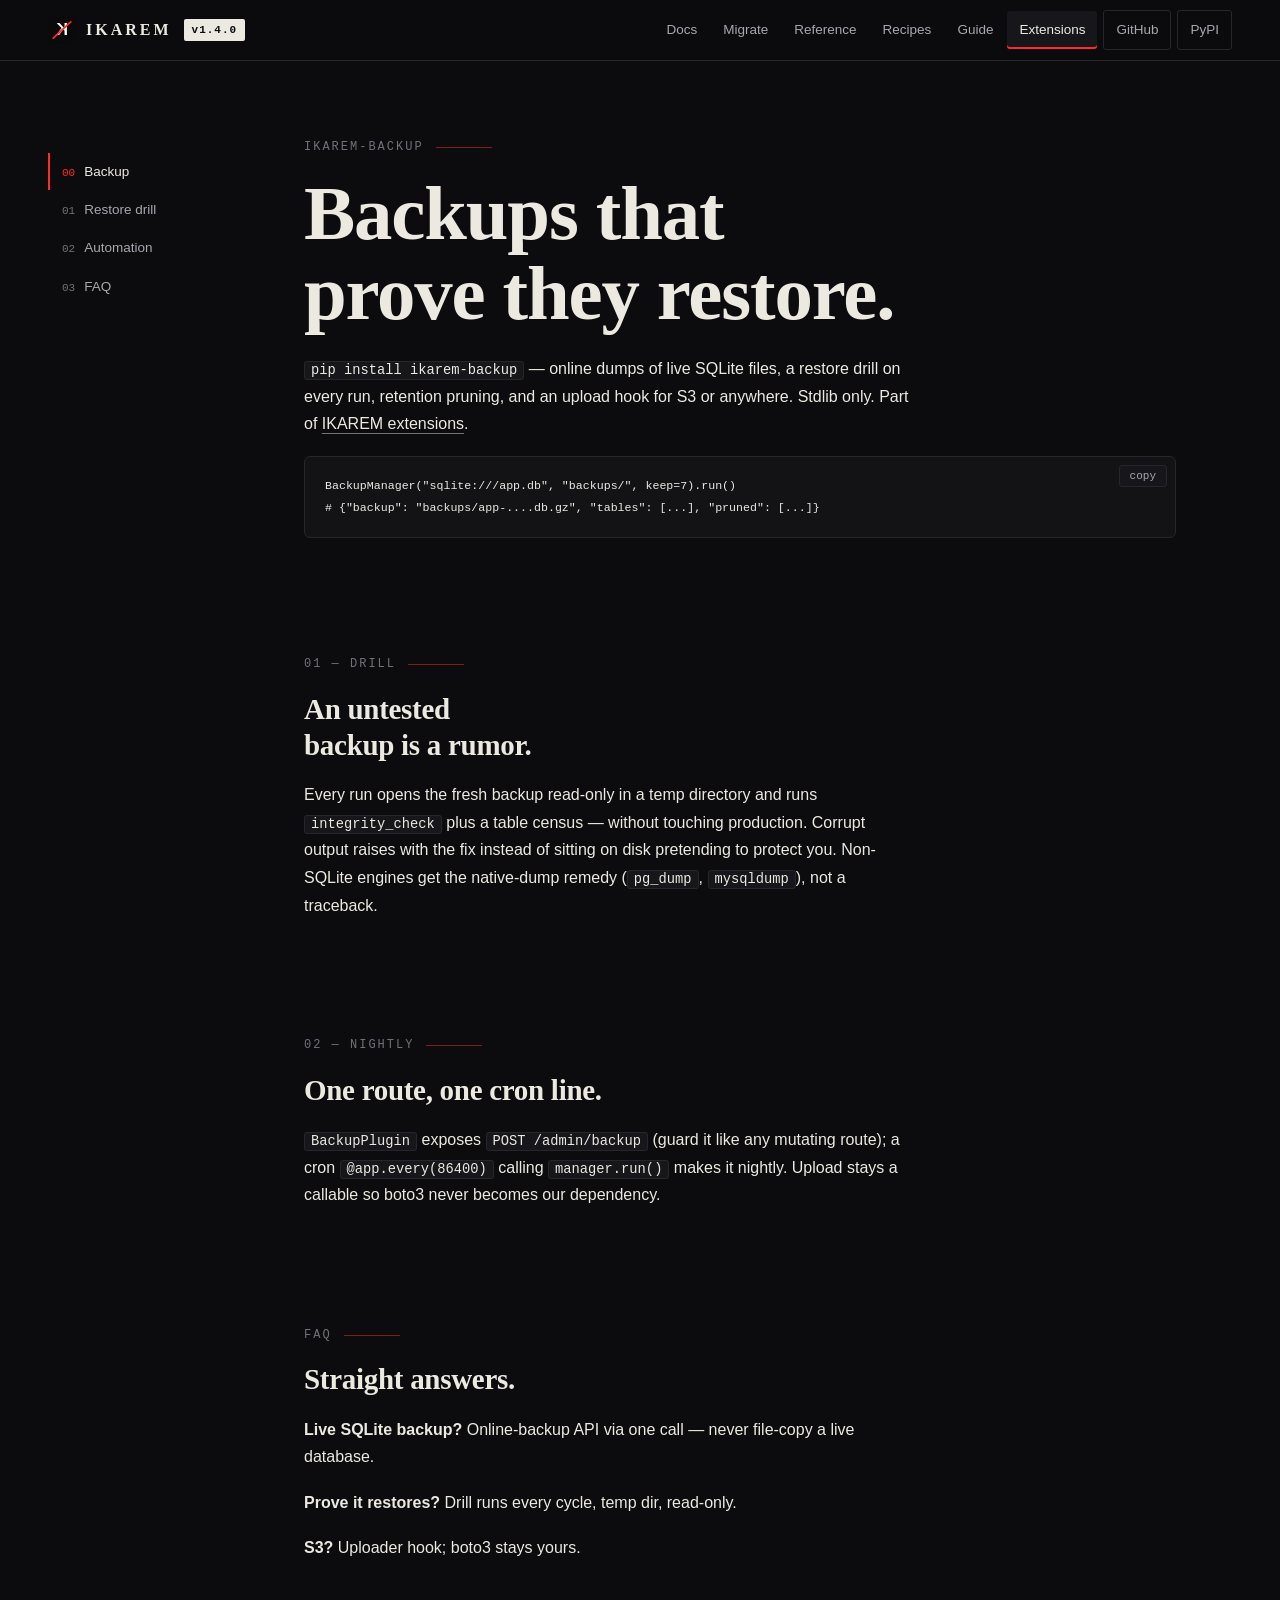
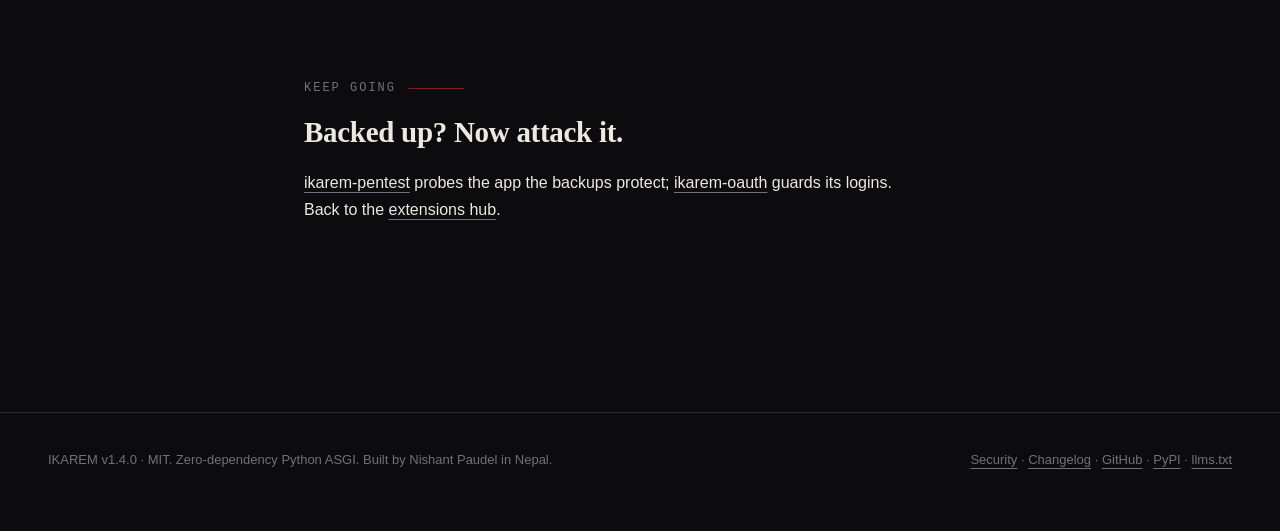
==== site/ext-backup.html @ 5071316a "feat: ikarem-backup (online dumps, restore drills, retention, seo page, 9 tests)" ====
<!doctype html>
<html lang="en">
<head>
<meta charset="utf-8">
<meta name="author" content="Nishant Paudel">
<meta name="viewport" content="width=device-width, initial-scale=1">
<title>ikarem-backup — SQLite Backups for Python APIs (Restore Drills, Retention)</title>
<meta name="description" content="ikarem-backup dumps live SQLite databases safely (online backup API, not file copy), proves every backup restores, prunes retention, and uploads anywhere via a hook. Stdlib only. pip install ikarem-backup.">
<meta name="keywords" content="sqlite backup python, database backup automation, restore drill, backup retention python, sqlite online backup, disaster recovery python api">
<meta name="theme-color" content="#0a0a0b">
<meta property="og:type" content="article">
<meta property="og:site_name" content="IKAREM">
<meta property="og:url" content="https://ikarem.vercel.app/extensions/backup">
<meta property="og:title" content="ikarem-backup — backups that prove they restore">
<meta property="og:description" content="Online SQLite dumps, integrity drills, retention, pluggable upload. Stdlib only.">
<meta property="og:image" content="https://ikarem.vercel.app/og.png">
<meta name="twitter:card" content="summary_large_image">
<meta name="twitter:title" content="ikarem-backup — SQLite Backups for Python APIs">
<meta name="twitter:image" content="https://ikarem.vercel.app/og.png">
<meta name="twitter:description" content="Dumps, drills, retention, upload hooks. A backup nobody tested is a rumor.">
<script type="application/ld+json">
{"@context": "https://schema.org", "@type": "SoftwareApplication",
 "name": "ikarem-backup", "applicationCategory": "DeveloperApplication",
 "operatingSystem": "Any (Python >= 3.10)", "programmingLanguage": "Python",
 "softwareVersion": "0.1.0", "license": "https://github.com/nishantXnova/IKAREM/blob/main/LICENSE",
 "offers": {"@type": "Offer", "price": "0"},
 "codeRepository": "https://github.com/nishantXnova/IKAREM/tree/main/extensions/ikarem-backup",
 "description": "SQLite backups for Python APIs: online dumps, restore drills, retention pruning, pluggable upload. Stdlib only.",
 "author": {"@type": "Person", "name": "Nishant Paudel", "homeLocation": {"@type": "Place", "name": "Nepal"}}}
</script>
<script type="application/ld+json">
{"@context": "https://schema.org", "@type": "FAQPage",
 "mainEntity": [
  {"@type": "Question", "name": "How do I back up a live SQLite database in Python?", "acceptedAnswer": {"@type": "Answer", "text": "Use the sqlite3 online-backup API, never file copy (copies of live files corrupt). ikarem-backup wraps it: BackupManager(url, dir).run() dumps, drills, prunes, and optionally uploads in one call."}},
  {"@type": "Question", "name": "How do I know my backups restore?", "acceptedAnswer": {"@type": "Answer", "text": "Every ikarem-backup run opens the fresh backup read-only in a temp dir and runs integrity_check plus a table census. A backup that fails the drill raises instead of sitting silently corrupt."}},
  {"@type": "Question", "name": "Can it upload to S3?", "acceptedAnswer": {"@type": "Answer", "text": "Yes via a callable hook: run(uploader=lambda p: s3.upload_file(...)). boto3 stays your dependency — the package itself is stdlib only."}}
 ]}
</script>
<link rel="icon" href="../assets/ikarem-icon.svg" type="image/svg+xml">
<link rel="stylesheet" href="style.css">
<link rel="canonical" href="https://ikarem.vercel.app/extensions/backup">
</head>
<body>
<header class="topbar">
<div class="topbar-inner">
  <a class="brand" href="index.html"><img src="../assets/ikarem-icon.svg" alt="IKAREM"><b>IKAREM</b></a>
  <span class="ver">v1.4.0</span>
  <nav>
<a href="index.html">Docs</a>
<a href="migrate.html">Migrate</a>
<a href="reference.html">Reference</a>
<a href="recipes.html">Recipes</a>
<a href="guide.html">Guide</a>
<a href="extensions.html" class="on">Extensions</a>
    <a href="https://github.com/nishantXnova/IKAREM" class="ext">GitHub</a>
    <a href="https://pypi.org/project/ikarem/" class="ext">PyPI</a>
  </nav>
</div>
</header>

<div class="wrap">
<aside class="side"><ol>
  <li><a href="#top" class="on"><span class="n">00</span>Backup</a></li>
  <li><a href="#drill"><span class="n">01</span>Restore drill</a></li>
  <li><a href="#auto"><span class="n">02</span>Automation</a></li>
  <li><a href="#faq"><span class="n">03</span>FAQ</a></li>
</ol></aside>

<main>
<section id="top">
  <p class="secnum">IKAREM-BACKUP</p>
  <h1>Backups that prove they restore.</h1>
  <p><code>pip install ikarem-backup</code> — online dumps of live SQLite
  files, a restore drill on every run, retention pruning, and an upload
  hook for S3 or anywhere. Stdlib only. Part of
  <a href="extensions.html">IKAREM extensions</a>.</p>
  <pre><code>BackupManager("sqlite:///app.db", "backups/", keep=7).run()
# {"backup": "backups/app-....db.gz", "tables": [...], "pruned": [...]}</code></pre>
</section>

<section id="drill">
  <p class="secnum">01 — DRILL</p>
  <h2>An untested backup is a rumor.</h2>
  <p>Every run opens the fresh backup read-only in a temp directory and
  runs <code>integrity_check</code> plus a table census — without touching
  production. Corrupt output raises with the fix instead of sitting on
  disk pretending to protect you. Non-SQLite engines get the native-dump
  remedy (<code>pg_dump</code>, <code>mysqldump</code>), not a traceback.</p>
</section>

<section id="auto">
  <p class="secnum">02 — NIGHTLY</p>
  <h2>One route, one cron line.</h2>
  <p><code>BackupPlugin</code> exposes <code>POST /admin/backup</code>
  (guard it like any mutating route); a cron
  <code>@app.every(86400)</code> calling <code>manager.run()</code> makes
  it nightly. Upload stays a callable so boto3 never becomes our
  dependency.</p>
</section>

<section id="faq">
  <p class="secnum">FAQ</p>
  <h2>Straight answers.</h2>
  <p><b>Live SQLite backup?</b> Online-backup API via one call — never
  file-copy a live database.</p>
  <p><b>Prove it restores?</b> Drill runs every cycle, temp dir, read-only.</p>
  <p><b>S3?</b> Uploader hook; boto3 stays yours.</p>
</section>

<section id="next">
  <p class="secnum">KEEP GOING</p>
  <h2>Backed up? Now attack it.</h2>
  <p><a href="ext-pentest.html">ikarem-pentest</a> probes the app the
  backups protect; <a href="ext-oauth.html">ikarem-oauth</a> guards its
  logins. Back to the <a href="extensions.html">extensions hub</a>.</p>
</section>
</main>
</div>

<footer><div class="wrap">
  <span>IKAREM v1.4.0 · MIT. Zero-dependency Python ASGI. Built by Nishant Paudel in Nepal.</span>
  <span style="margin-left:auto"><a href="https://github.com/nishantXnova/IKAREM/blob/main/SECURITY.md">Security</a> · <a href="https://github.com/nishantXnova/IKAREM/blob/main/CHANGELOG.md">Changelog</a> · <a href="https://github.com/nishantXnova/IKAREM">GitHub</a> · <a href="https://pypi.org/project/ikarem/">PyPI</a> · <a href="https://ikarem.vercel.app/llms.txt">llms.txt</a></span>
</div></footer>
<script src="script.js" defer></script>
</body>
</html>
---- site/style.css ----
/* IKAREM docs — one grid, print hierarchy. Serif display, sans body, mono code.
   Grid: 1240px container, 28px gutters. Topbar, sidebar, content, footer
   all share the same left/right edges. One spacing scale throughout. */
:root {
  --max: 1240px;
  --pad: 28px;
  --topbar-h: 60px;
  --side-w: 248px;
  --measure: 68ch;
  --bg: #0c0c0e;
  --bg2: #131316;
  --panel: #17171b;
  --line: #26262c;
  --ink: #ece9e1;
  --mut: #a7a7b0;
  --dim: #71717c;
  --red: #ff2b2b;
  --red-deep: #c81e1e;
  --green: #3ddc84;
  --serif: "Iowan Old Style", "Palatino Linotype", Palatino, Charter, Georgia, serif;
  --sans: -apple-system, BlinkMacSystemFont, "Segoe UI", Roboto, "Helvetica Neue", Arial, sans-serif;
  --mono: ui-monospace, "SF Mono", SFMono-Regular, Menlo, Consolas, "Liberation Mono", monospace;
}
* { box-sizing: border-box; }
html { scroll-behavior: smooth; color-scheme: dark; }
.side, pre, table, .topbar-inner { scrollbar-width: thin; scrollbar-color: var(--line) transparent; }
.side::-webkit-scrollbar, pre::-webkit-scrollbar, table::-webkit-scrollbar, .topbar-inner::-webkit-scrollbar { width: 10px; height: 10px; }
.side::-webkit-scrollbar-thumb, pre::-webkit-scrollbar-thumb, table::-webkit-scrollbar-thumb, .topbar-inner::-webkit-scrollbar-thumb { background: var(--line); border-radius: 5px; border: 2px solid var(--bg); }
.side::-webkit-scrollbar-track, pre::-webkit-scrollbar-track, table::-webkit-scrollbar-track, .topbar-inner::-webkit-scrollbar-track { background: transparent; }
body {
  margin: 0;
  background: var(--bg);
  color: var(--ink);
  font-family: var(--sans);
  font-size: 16px;
  line-height: 1.72;
  -webkit-font-smoothing: antialiased;
}
::selection { background: var(--red); color: #fff; }
a { color: var(--ink); text-decoration: underline; text-decoration-color: var(--dim); text-underline-offset: 4px; text-decoration-thickness: 1px; }
a:hover { color: var(--red); text-decoration-color: var(--red); }
:focus-visible { outline: 2px solid var(--red); outline-offset: 2px; }

/* ---- topbar: same grid as the page ---- */
.topbar {
  position: sticky; top: 0; z-index: 50;
  background: rgba(12, 12, 14, 0.9);
  -webkit-backdrop-filter: blur(12px);
  backdrop-filter: blur(12px);
  border-bottom: 1px solid var(--line);
}
.topbar-inner {
  max-width: var(--max); margin: 0 auto; padding: 0 var(--pad);
  min-height: var(--topbar-h);
  display: flex; align-items: center; gap: 12px;
}
.brand { display: flex; align-items: center; gap: 10px; text-decoration: none; flex: none; }
.brand img { width: 28px; height: 28px; display: block; }
.brand b { font-family: var(--serif); font-size: 16px; letter-spacing: 3px; font-weight: 700; }
.ver {
  font-family: var(--mono); font-size: 11px; color: var(--bg); background: var(--ink);
  padding: 2px 8px; font-weight: 700; letter-spacing: 1px; text-decoration: none;
  border-radius: 2px; flex: none;
}
.topbar nav { margin-left: auto; display: flex; gap: 2px; align-items: center; flex: none; }
.topbar nav a { text-decoration: none; padding: 7px 12px; font-size: 13.5px; color: var(--mut); border-radius: 3px; white-space: nowrap; }
.topbar nav a:hover { color: var(--ink); background: var(--panel); }
.topbar nav a.on { color: var(--ink); background: var(--panel); box-shadow: inset 0 -2px 0 var(--red); }
.topbar nav a.ext { border: 1px solid var(--line); margin-left: 4px; }
#navtoggle { display: none; }

/* ---- page grid: sidebar and content share a baseline ---- */
.wrap { display: flex; max-width: var(--max); margin: 0 auto; padding: 0 var(--pad); align-items: flex-start; gap: 0; }
.side {
  position: sticky; top: calc(var(--topbar-h) + 16px);
  width: var(--side-w); flex: none;
  padding-top: 76px; padding-bottom: 60px; padding-right: 24px;
  font-size: 13.5px;
  max-height: calc(100vh - var(--topbar-h) - 16px);
  overflow-y: auto;
}
.side ol { list-style: none; margin: 0; padding: 0; }
.side li { margin: 1px 0; }
.side a {
  display: flex; align-items: baseline; gap: 9px; padding: 7px 12px;
  color: var(--mut); text-decoration: none;
  border-left: 2px solid transparent; border-radius: 0 3px 3px 0;
}
.side a:hover { color: var(--ink); }
.side a.on { color: var(--ink); border-left-color: var(--red); }
.side .n { font-family: var(--mono); font-size: 11px; color: var(--dim); flex: none; }
.side a.on .n { color: var(--red); }
.side li.partlabel { padding: 18px 12px 5px; font-family: var(--mono); font-size: 10.5px; letter-spacing: 1.5px; text-transform: uppercase; color: var(--dim); }
section.partdiv { border-top: 1px solid var(--line); padding-top: 44px; margin-bottom: 76px; }
section.partdiv h2 { font-size: 34px; }
main { flex: 1; min-width: 0; max-width: 880px; padding-top: 76px; padding-bottom: 170px; }
section { margin: 0 0 116px; scroll-margin-top: calc(var(--topbar-h) + 16px); }
section:last-child { margin-bottom: 0; }
main p, main ul, main ol { max-width: var(--measure); }
.secnum {
  display: flex; align-items: center; gap: 12px;
  color: var(--dim); font-family: var(--mono); font-size: 12px; letter-spacing: 2px;
  margin: 0 0 16px;
}
.secnum::after { content: ""; width: 56px; border-top: 1px solid var(--red); opacity: 0.5; }
h1 {
  font-family: var(--serif); font-weight: 700;
  font-size: clamp(44px, 6vw, 84px); line-height: 1.05;
  letter-spacing: -0.015em; margin: 0 0 20px;
  text-wrap: balance; max-width: 16ch;
}
h2 {
  font-family: var(--serif); font-weight: 700;
  font-size: 29px; line-height: 1.25; letter-spacing: -0.01em;
  margin: 0 0 18px; text-wrap: balance; max-width: 26ch;
}
h2.sub { font-family: var(--sans); font-size: 15px; font-weight: 700; letter-spacing: 0; margin: 32px 0 8px; max-width: none; }
h3 { font-size: 16px; margin: 26px 0 8px; }
p { margin: 0 0 18px; }
main ul, main ol { padding-left: 24px; }
main li { margin-bottom: 8px; }
.mut { color: var(--mut); }
.small { font-size: 13.5px; }

/* ---- hero: eyebrow, headline, lede, art, actions, proof ---- */
.hero { border-bottom: 1px solid var(--line); padding-bottom: 68px; }
.hero .kicker {
  display: flex; align-items: center; gap: 12px;
  color: var(--red); font-family: var(--mono); font-size: 12px; letter-spacing: 2.5px;
  margin: 0 0 20px;
}
.hero .kicker::after { content: ""; width: 72px; border-top: 1px solid var(--red); opacity: 0.55; }
.lede { font-family: var(--serif); font-size: 21px; line-height: 1.55; max-width: 34em; margin: 0 0 20px; }
.heroimg { border: 1px solid var(--line); border-radius: 6px; background: var(--bg2); margin: 38px 0 10px; overflow: hidden; max-width: 640px; }
.heroimg svg { display: block; width: 100%; height: auto; }
.artcap { font-size: 12.5px; color: var(--dim); max-width: 640px; margin: 0 0 6px; }
.artcap a { color: var(--dim); }
.btnrow { display: flex; gap: 10px; flex-wrap: wrap; margin: 30px 0 6px; }
.btn {
  display: inline-block; padding: 12px 22px; font-size: 14px; font-weight: 650;
  border: 1px solid var(--line); text-decoration: none; color: var(--ink); background: transparent;
  border-radius: 4px;
}
.btn:hover { border-color: var(--red); color: var(--ink); }
.btn.pri { background: var(--red); border-color: var(--red); color: #fff; }
.btn.pri:hover { background: var(--red-deep); border-color: var(--red-deep); color: #fff; }
.btn.pri::after { content: " \2192"; }

/* ---- stats band: one row, shared dividers, tabular numerals ---- */
.stats { display: grid; grid-template-columns: repeat(4, 1fr); gap: 24px; border-top: 1px solid var(--line); margin: 44px 0 6px; padding-top: 26px; }
.stat { padding: 0; }
.stat b { display: block; font-family: var(--serif); font-size: 30px; font-weight: 700; line-height: 1.15; font-variant-numeric: tabular-nums; }
.stat b.g { color: var(--green); }
.stat span { display: block; margin-top: 2px; font-family: var(--mono); font-size: 11px; letter-spacing: 1.5px; text-transform: uppercase; color: var(--mut); }

/* ---- code ---- */
pre {
  position: relative;
  background: var(--bg2); border: 1px solid var(--line); border-radius: 6px;
  padding: 18px 20px; overflow-x: auto;
  font-family: var(--mono); font-size: 13.5px; line-height: 1.65; margin: 0 0 24px;
  max-width: 100%;
}
pre code { background: none; border: 0; padding: 0; }
code { font-family: var(--mono); font-size: 0.86em; }
p code, li code, td code { background: var(--panel); border: 1px solid var(--line); border-radius: 3px; padding: 1px 6px; white-space: nowrap; }
.tok-k { color: var(--red); }
.tok-s { color: var(--green); }
.tok-c { color: var(--dim); }
.copy {
  position: absolute; top: 8px; right: 8px;
  background: var(--panel); border: 1px solid var(--line); color: var(--mut);
  font-family: var(--mono); font-size: 11px; padding: 4px 10px; cursor: pointer;
  border-radius: 3px;
}
.copy:hover { color: var(--ink); border-color: var(--red); }

/* ---- tables: header row, calm dividers, aligned columns ---- */
table { width: 100%; max-width: 100%; border-collapse: collapse; margin: 0 0 26px; font-size: 14px; }
thead th, th {
  text-align: left; font-family: var(--mono); font-size: 11px; letter-spacing: 2px;
  color: var(--mut); font-weight: 700; text-transform: uppercase;
  background: var(--panel); border-bottom: 1px solid var(--line); padding: 11px 14px;
}
td { border-bottom: 1px solid var(--line); padding: 13px 16px; vertical-align: top; }
tr:last-child td { border-bottom: 0; }
tbody tr:hover td { background: var(--panel); }

/* ---- callouts ---- */
.note { border: 1px solid var(--line); border-left: 2px solid var(--red); border-radius: 0 6px 6px 0; background: var(--bg2); padding: 16px 20px; margin: 0 0 24px; font-size: 14px; max-width: var(--measure); }
.note b { color: var(--red); }

/* ---- footer: same grid, two aligned groups ---- */
footer { border-top: 1px solid var(--line); padding: 36px 0 60px; color: var(--dim); font-size: 13px; }
footer .wrap { display: flex; gap: 24px; align-items: baseline; }
footer .wrap > span:last-child { margin-left: auto; text-align: right; }
footer a { color: var(--dim); }

@media (max-width: 900px) {
  :root { --pad: 20px; }
  body { font-size: 15px; }
  .topbar-inner { overflow-x: auto; scrollbar-width: none; }
  .topbar-inner::-webkit-scrollbar { display: none; }
  .topbar nav { margin-left: 0; }
  .wrap { flex-direction: column; align-items: stretch; }
  footer .wrap { flex-direction: row; flex-wrap: wrap; row-gap: 8px; }
  footer .wrap > span:last-child { margin-left: 0; text-align: left; }
  .side { position: static; width: auto; max-height: none; padding: 20px 0 0; }
  .side ol { display: flex; flex-wrap: wrap; gap: 6px; }
  .side a { border: 1px solid var(--line); border-radius: 4px; }
  .side a.on { border-color: var(--red); }
  main { padding-top: 36px; padding-bottom: 90px; }
  .stats { grid-template-columns: 1fr 1fr; gap: 20px 24px; }
  .lede { font-size: 19px; }
  table { display: block; overflow-x: auto; border-radius: 6px; }
  h1 { font-size: clamp(40px, 11vw, 56px); }
}
@media (min-width: 901px) {
  .side { padding-right: 32px; }
  main { padding-left: 8px; }
}

@media (prefers-reduced-motion: reduce) {
  html { scroll-behavior: auto; }
}

@media print {
  .topbar, .side, .copy, footer .wrap > span:last-child, .btnrow { display: none; }
  body { background: #fff; color: #161616; font-size: 11pt; line-height: 1.6; }
  .wrap { display: block; max-width: 100%; padding: 0; }
  main { max-width: 100%; padding: 0; }
  h1, h2, h3, p, li, td, th, a, .lede, .mut { color: #161616; }
  a { text-decoration-color: #999; }
  .secnum, .hero .kicker { color: #666; }
  .secnum::after, .hero .kicker::after { border-color: #999; }
  .hero { border: 0; padding-bottom: 12px; }
  .artcap, .artcap a { color: #666; }
  pre {
    background: #f4f4f4; border: 1px solid #ddd; color: #161616;
    white-space: pre-wrap; word-break: break-word; break-inside: avoid;
  }
  p code, li code, td code { background: #efefef; border-color: #ddd; }
  .tok-k, .note b { color: #a00; }
  .tok-s, .stat b.g { color: #060; }
  .tok-c { color: #888; }
  .note { background: #fafafa; }
  table, th, td { border-color: #ddd; }
  th { background: #f4f4f4; color: #555; }
  tbody tr:hover td { background: none; }
  h1, h2, h3 { break-after: avoid; }
  section { margin-bottom: 32px; }
  footer { border-color: #ddd; color: #666; }
  footer a { color: #666; }
}
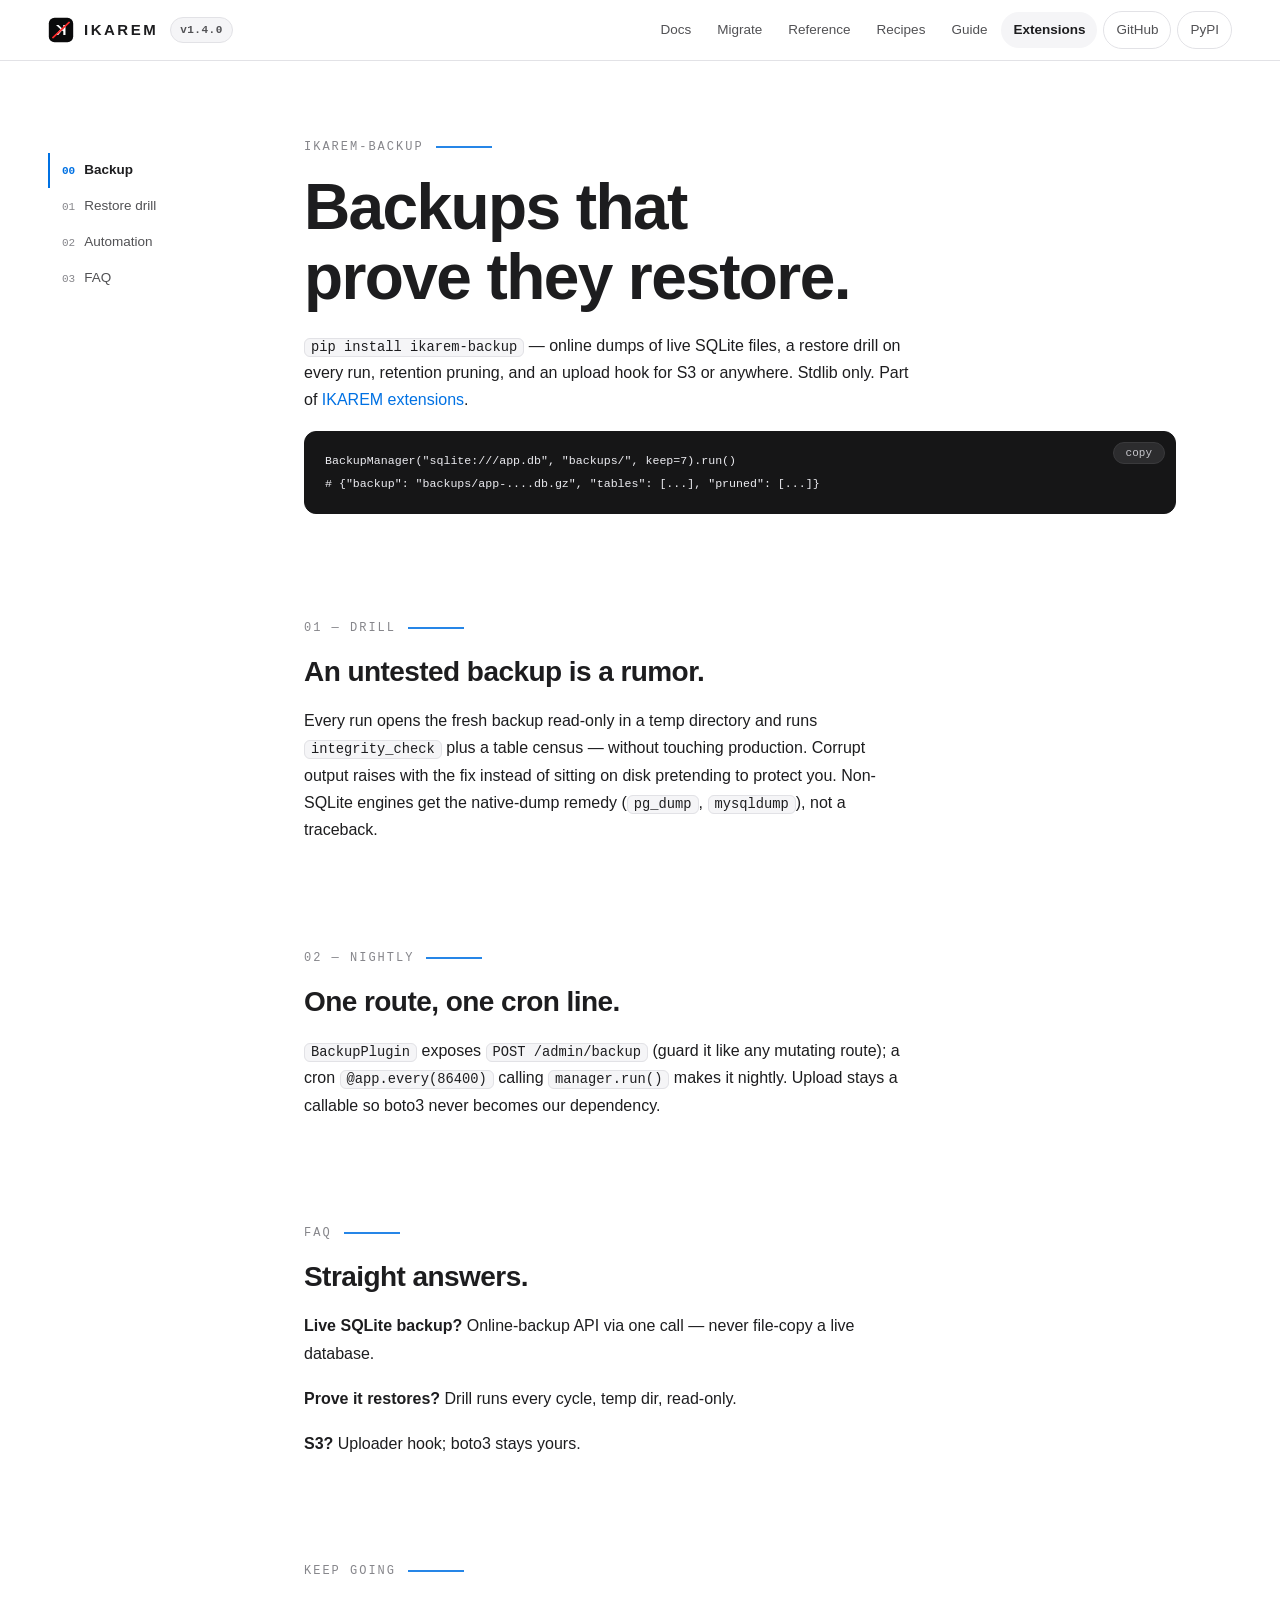
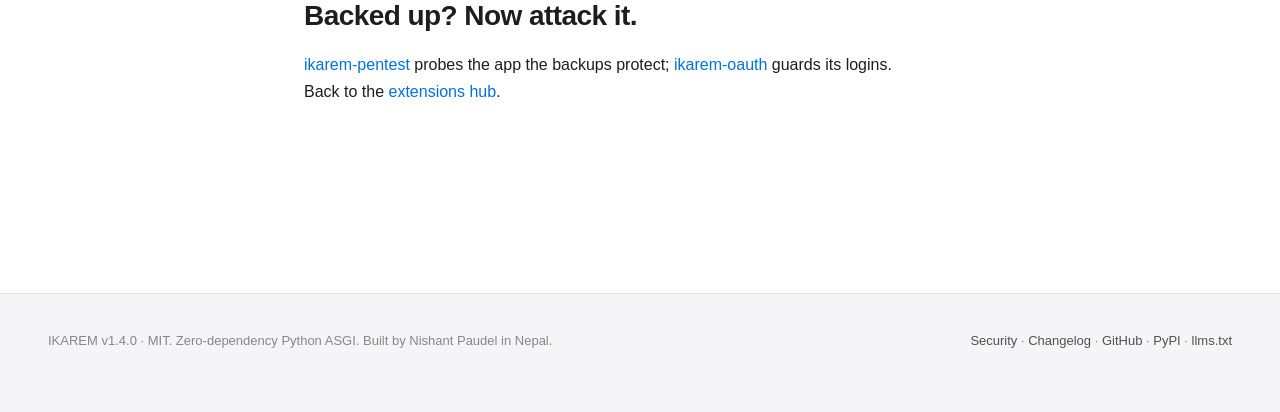
==== commit 8f2aa954: "feat: light premium site theme (apple-docs restraint, dark code, verified computed styles)" ====
--- a/site/ext-backup.html
+++ b/site/ext-backup.html
@@ -7,7 +7,7 @@
 <title>ikarem-backup — SQLite Backups for Python APIs (Restore Drills, Retention)</title>
 <meta name="description" content="ikarem-backup dumps live SQLite databases safely (online backup API, not file copy), proves every backup restores, prunes retention, and uploads anywhere via a hook. Stdlib only. pip install ikarem-backup.">
 <meta name="keywords" content="sqlite backup python, database backup automation, restore drill, backup retention python, sqlite online backup, disaster recovery python api">
-<meta name="theme-color" content="#0a0a0b">
+<meta name="theme-color" content="#ffffff">
 <meta property="og:type" content="article">
 <meta property="og:site_name" content="IKAREM">
 <meta property="og:url" content="https://ikarem.vercel.app/extensions/backup">
--- a/site/style.css
+++ b/site/style.css
@@ -1,31 +1,31 @@
-/* IKAREM docs — one grid, print hierarchy. Serif display, sans body, mono code.
+/* IKAREM docs — light, precise, quiet. Apple-docs-grade restraint:
+   system sans, hairline rules, one blue, dark code blocks for contrast.
    Grid: 1240px container, 28px gutters. Topbar, sidebar, content, footer
-   all share the same left/right edges. One spacing scale throughout. */
+   share the same left/right edges. No gradients, no glow, no slop. */
 :root {
   --max: 1240px;
   --pad: 28px;
   --topbar-h: 60px;
   --side-w: 248px;
   --measure: 68ch;
-  --bg: #0c0c0e;
-  --bg2: #131316;
-  --panel: #17171b;
-  --line: #26262c;
-  --ink: #ece9e1;
-  --mut: #a7a7b0;
-  --dim: #71717c;
-  --red: #ff2b2b;
-  --red-deep: #c81e1e;
-  --green: #3ddc84;
-  --serif: "Iowan Old Style", "Palatino Linotype", Palatino, Charter, Georgia, serif;
-  --sans: -apple-system, BlinkMacSystemFont, "Segoe UI", Roboto, "Helvetica Neue", Arial, sans-serif;
+  --bg: #ffffff;
+  --bg2: #f5f5f7;
+  --panel: #f5f5f7;
+  --line: #e2e2e6;
+  --ink: #1d1d1f;
+  --mut: #515154;
+  --dim: #86868b;
+  --blue: #0071e3;
+  --blue-deep: #006edb;
+  --green: #1d8127;
+  --sans: -apple-system, BlinkMacSystemFont, "SF Pro Text", "Segoe UI", Roboto, "Helvetica Neue", Arial, sans-serif;
   --mono: ui-monospace, "SF Mono", SFMono-Regular, Menlo, Consolas, "Liberation Mono", monospace;
 }
 * { box-sizing: border-box; }
-html { scroll-behavior: smooth; color-scheme: dark; }
-.side, pre, table, .topbar-inner { scrollbar-width: thin; scrollbar-color: var(--line) transparent; }
+html { scroll-behavior: smooth; color-scheme: light; }
+.side, pre, table, .topbar-inner { scrollbar-width: thin; scrollbar-color: #c7c7cc transparent; }
 .side::-webkit-scrollbar, pre::-webkit-scrollbar, table::-webkit-scrollbar, .topbar-inner::-webkit-scrollbar { width: 10px; height: 10px; }
-.side::-webkit-scrollbar-thumb, pre::-webkit-scrollbar-thumb, table::-webkit-scrollbar-thumb, .topbar-inner::-webkit-scrollbar-thumb { background: var(--line); border-radius: 5px; border: 2px solid var(--bg); }
+.side::-webkit-scrollbar-thumb, pre::-webkit-scrollbar-thumb, table::-webkit-scrollbar-thumb, .topbar-inner::-webkit-scrollbar-thumb { background: #c7c7cc; border-radius: 5px; border: 2px solid var(--bg); }
 .side::-webkit-scrollbar-track, pre::-webkit-scrollbar-track, table::-webkit-scrollbar-track, .topbar-inner::-webkit-scrollbar-track { background: transparent; }
 body {
   margin: 0;
@@ -33,20 +33,22 @@
   color: var(--ink);
   font-family: var(--sans);
   font-size: 16px;
-  line-height: 1.72;
+  line-height: 1.7;
   -webkit-font-smoothing: antialiased;
-}
-::selection { background: var(--red); color: #fff; }
-a { color: var(--ink); text-decoration: underline; text-decoration-color: var(--dim); text-underline-offset: 4px; text-decoration-thickness: 1px; }
-a:hover { color: var(--red); text-decoration-color: var(--red); }
-:focus-visible { outline: 2px solid var(--red); outline-offset: 2px; }
+  text-rendering: optimizeLegibility;
+}
+::selection { background: var(--blue); color: #fff; }
+a { color: var(--blue); text-decoration: none; }
+a:hover { text-decoration: underline; text-underline-offset: 3px; }
+main p a, main li a, td a, footer a { color: var(--blue); }
+:focus-visible { outline: 2px solid var(--blue); outline-offset: 2px; border-radius: 4px; }
 
 /* ---- topbar: same grid as the page ---- */
 .topbar {
   position: sticky; top: 0; z-index: 50;
-  background: rgba(12, 12, 14, 0.9);
-  -webkit-backdrop-filter: blur(12px);
-  backdrop-filter: blur(12px);
+  background: rgba(255, 255, 255, 0.88);
+  -webkit-backdrop-filter: saturate(1.6) blur(16px);
+  backdrop-filter: saturate(1.6) blur(16px);
   border-bottom: 1px solid var(--line);
 }
 .topbar-inner {
@@ -54,18 +56,19 @@
   min-height: var(--topbar-h);
   display: flex; align-items: center; gap: 12px;
 }
-.brand { display: flex; align-items: center; gap: 10px; text-decoration: none; flex: none; }
-.brand img { width: 28px; height: 28px; display: block; }
-.brand b { font-family: var(--serif); font-size: 16px; letter-spacing: 3px; font-weight: 700; }
+.brand { display: flex; align-items: center; gap: 10px; text-decoration: none; flex: none; color: var(--ink); }
+.brand:hover { text-decoration: none; }
+.brand img { width: 26px; height: 26px; display: block; }
+.brand b { font-size: 15px; letter-spacing: 2.5px; font-weight: 700; }
 .ver {
-  font-family: var(--mono); font-size: 11px; color: var(--bg); background: var(--ink);
-  padding: 2px 8px; font-weight: 700; letter-spacing: 1px; text-decoration: none;
-  border-radius: 2px; flex: none;
+  font-family: var(--mono); font-size: 11px; color: var(--mut); background: var(--bg2);
+  padding: 3px 9px; font-weight: 600; letter-spacing: 0.5px; text-decoration: none;
+  border-radius: 980px; border: 1px solid var(--line); flex: none;
 }
 .topbar nav { margin-left: auto; display: flex; gap: 2px; align-items: center; flex: none; }
-.topbar nav a { text-decoration: none; padding: 7px 12px; font-size: 13.5px; color: var(--mut); border-radius: 3px; white-space: nowrap; }
-.topbar nav a:hover { color: var(--ink); background: var(--panel); }
-.topbar nav a.on { color: var(--ink); background: var(--panel); box-shadow: inset 0 -2px 0 var(--red); }
+.topbar nav a { text-decoration: none; padding: 7px 12px; font-size: 13.5px; font-weight: 500; color: var(--mut); border-radius: 980px; white-space: nowrap; }
+.topbar nav a:hover { color: var(--ink); background: var(--bg2); text-decoration: none; }
+.topbar nav a.on { color: var(--ink); font-weight: 600; background: var(--bg2); }
 .topbar nav a.ext { border: 1px solid var(--line); margin-left: 4px; }
 #navtoggle { display: none; }
 
@@ -82,19 +85,19 @@
 .side ol { list-style: none; margin: 0; padding: 0; }
 .side li { margin: 1px 0; }
 .side a {
-  display: flex; align-items: baseline; gap: 9px; padding: 7px 12px;
-  color: var(--mut); text-decoration: none;
-  border-left: 2px solid transparent; border-radius: 0 3px 3px 0;
-}
-.side a:hover { color: var(--ink); }
-.side a.on { color: var(--ink); border-left-color: var(--red); }
+  display: flex; align-items: baseline; gap: 9px; padding: 6px 12px;
+  color: var(--mut); text-decoration: none; font-weight: 500;
+  border-left: 2px solid transparent; border-radius: 0 6px 6px 0;
+}
+.side a:hover { color: var(--ink); text-decoration: none; }
+.side a.on { color: var(--ink); font-weight: 600; border-left-color: var(--blue); }
 .side .n { font-family: var(--mono); font-size: 11px; color: var(--dim); flex: none; }
-.side a.on .n { color: var(--red); }
+.side a.on .n { color: var(--blue); }
 .side li.partlabel { padding: 18px 12px 5px; font-family: var(--mono); font-size: 10.5px; letter-spacing: 1.5px; text-transform: uppercase; color: var(--dim); }
 section.partdiv { border-top: 1px solid var(--line); padding-top: 44px; margin-bottom: 76px; }
-section.partdiv h2 { font-size: 34px; }
+section.partdiv h2 { font-size: 32px; }
 main { flex: 1; min-width: 0; max-width: 880px; padding-top: 76px; padding-bottom: 170px; }
-section { margin: 0 0 116px; scroll-margin-top: calc(var(--topbar-h) + 16px); }
+section { margin: 0 0 104px; scroll-margin-top: calc(var(--topbar-h) + 16px); }
 section:last-child { margin-bottom: 0; }
 main p, main ul, main ol { max-width: var(--measure); }
 .secnum {
@@ -102,20 +105,20 @@
   color: var(--dim); font-family: var(--mono); font-size: 12px; letter-spacing: 2px;
   margin: 0 0 16px;
 }
-.secnum::after { content: ""; width: 56px; border-top: 1px solid var(--red); opacity: 0.5; }
+.secnum::after { content: ""; width: 56px; border-top: 2px solid var(--blue); opacity: 0.85; }
 h1 {
-  font-family: var(--serif); font-weight: 700;
-  font-size: clamp(44px, 6vw, 84px); line-height: 1.05;
-  letter-spacing: -0.015em; margin: 0 0 20px;
-  text-wrap: balance; max-width: 16ch;
+  font-weight: 700;
+  font-size: clamp(40px, 5vw, 64px); line-height: 1.08;
+  letter-spacing: -0.025em; margin: 0 0 20px;
+  text-wrap: balance; max-width: 18ch;
 }
 h2 {
-  font-family: var(--serif); font-weight: 700;
-  font-size: 29px; line-height: 1.25; letter-spacing: -0.01em;
-  margin: 0 0 18px; text-wrap: balance; max-width: 26ch;
-}
-h2.sub { font-family: var(--sans); font-size: 15px; font-weight: 700; letter-spacing: 0; margin: 32px 0 8px; max-width: none; }
-h3 { font-size: 16px; margin: 26px 0 8px; }
+  font-weight: 700;
+  font-size: 28px; line-height: 1.25; letter-spacing: -0.02em;
+  margin: 0 0 18px; text-wrap: balance; max-width: 28ch;
+}
+h2.sub { font-size: 15px; font-weight: 700; letter-spacing: 0; margin: 32px 0 8px; max-width: none; }
+h3 { font-size: 16px; margin: 26px 0 8px; letter-spacing: -0.01em; }
 p { margin: 0 0 18px; }
 main ul, main ol { padding-left: 24px; }
 main li { margin-bottom: 8px; }
@@ -123,78 +126,78 @@
 .small { font-size: 13.5px; }
 
 /* ---- hero: eyebrow, headline, lede, art, actions, proof ---- */
-.hero { border-bottom: 1px solid var(--line); padding-bottom: 68px; }
+.hero { border-bottom: 1px solid var(--line); padding-bottom: 64px; }
 .hero .kicker {
   display: flex; align-items: center; gap: 12px;
-  color: var(--red); font-family: var(--mono); font-size: 12px; letter-spacing: 2.5px;
+  color: var(--blue); font-family: var(--mono); font-size: 12px; font-weight: 600; letter-spacing: 2.5px;
   margin: 0 0 20px;
 }
-.hero .kicker::after { content: ""; width: 72px; border-top: 1px solid var(--red); opacity: 0.55; }
-.lede { font-family: var(--serif); font-size: 21px; line-height: 1.55; max-width: 34em; margin: 0 0 20px; }
-.heroimg { border: 1px solid var(--line); border-radius: 6px; background: var(--bg2); margin: 38px 0 10px; overflow: hidden; max-width: 640px; }
+.hero .kicker::after { content: ""; width: 72px; border-top: 2px solid var(--blue); opacity: 0.85; }
+.lede { font-size: 21px; line-height: 1.55; letter-spacing: -0.01em; color: var(--mut); max-width: 34em; margin: 0 0 20px; }
+.heroimg { border: 1px solid var(--line); border-radius: 12px; background: var(--bg2); margin: 38px 0 10px; overflow: hidden; max-width: 640px; }
 .heroimg svg { display: block; width: 100%; height: auto; }
 .artcap { font-size: 12.5px; color: var(--dim); max-width: 640px; margin: 0 0 6px; }
 .artcap a { color: var(--dim); }
 .btnrow { display: flex; gap: 10px; flex-wrap: wrap; margin: 30px 0 6px; }
 .btn {
-  display: inline-block; padding: 12px 22px; font-size: 14px; font-weight: 650;
-  border: 1px solid var(--line); text-decoration: none; color: var(--ink); background: transparent;
-  border-radius: 4px;
-}
-.btn:hover { border-color: var(--red); color: var(--ink); }
-.btn.pri { background: var(--red); border-color: var(--red); color: #fff; }
-.btn.pri:hover { background: var(--red-deep); border-color: var(--red-deep); color: #fff; }
+  display: inline-block; padding: 11px 24px; font-size: 14px; font-weight: 600;
+  border: 1px solid var(--line); text-decoration: none; color: var(--blue); background: transparent;
+  border-radius: 980px;
+}
+.btn:hover { border-color: var(--blue); text-decoration: none; }
+.btn.pri { background: var(--blue); border-color: var(--blue); color: #fff; }
+.btn.pri:hover { background: var(--blue-deep); border-color: var(--blue-deep); color: #fff; }
 .btn.pri::after { content: " \2192"; }
 
 /* ---- stats band: one row, shared dividers, tabular numerals ---- */
 .stats { display: grid; grid-template-columns: repeat(4, 1fr); gap: 24px; border-top: 1px solid var(--line); margin: 44px 0 6px; padding-top: 26px; }
 .stat { padding: 0; }
-.stat b { display: block; font-family: var(--serif); font-size: 30px; font-weight: 700; line-height: 1.15; font-variant-numeric: tabular-nums; }
+.stat b { display: block; font-size: 30px; font-weight: 700; letter-spacing: -0.02em; line-height: 1.15; font-variant-numeric: tabular-nums; }
 .stat b.g { color: var(--green); }
-.stat span { display: block; margin-top: 2px; font-family: var(--mono); font-size: 11px; letter-spacing: 1.5px; text-transform: uppercase; color: var(--mut); }
-
-/* ---- code ---- */
+.stat span { display: block; margin-top: 2px; font-family: var(--mono); font-size: 11px; letter-spacing: 1.5px; text-transform: uppercase; color: var(--dim); }
+
+/* ---- code: dark blocks, quiet chips ---- */
 pre {
   position: relative;
-  background: var(--bg2); border: 1px solid var(--line); border-radius: 6px;
+  background: #161617; color: #ececf1; border: 1px solid #161617; border-radius: 12px;
   padding: 18px 20px; overflow-x: auto;
   font-family: var(--mono); font-size: 13.5px; line-height: 1.65; margin: 0 0 24px;
   max-width: 100%;
 }
 pre code { background: none; border: 0; padding: 0; }
 code { font-family: var(--mono); font-size: 0.86em; }
-p code, li code, td code { background: var(--panel); border: 1px solid var(--line); border-radius: 3px; padding: 1px 6px; white-space: nowrap; }
-.tok-k { color: var(--red); }
-.tok-s { color: var(--green); }
-.tok-c { color: var(--dim); }
+p code, li code, td code { background: var(--bg2); border: 1px solid var(--line); border-radius: 6px; padding: 1px 6px; white-space: nowrap; color: var(--ink); }
+.tok-k { color: #ff9d5c; }
+.tok-s { color: #7ee787; }
+.tok-c { color: #8b8b93; }
 .copy {
-  position: absolute; top: 8px; right: 8px;
-  background: var(--panel); border: 1px solid var(--line); color: var(--mut);
-  font-family: var(--mono); font-size: 11px; padding: 4px 10px; cursor: pointer;
-  border-radius: 3px;
-}
-.copy:hover { color: var(--ink); border-color: var(--red); }
+  position: absolute; top: 10px; right: 10px;
+  background: #2c2c2e; border: 1px solid #3a3a3c; color: #c7c7cc;
+  font-family: var(--mono); font-size: 11px; padding: 4px 12px; cursor: pointer;
+  border-radius: 980px;
+}
+.copy:hover { color: #fff; border-color: #636366; }
 
 /* ---- tables: header row, calm dividers, aligned columns ---- */
 table { width: 100%; max-width: 100%; border-collapse: collapse; margin: 0 0 26px; font-size: 14px; }
 thead th, th {
-  text-align: left; font-family: var(--mono); font-size: 11px; letter-spacing: 2px;
-  color: var(--mut); font-weight: 700; text-transform: uppercase;
-  background: var(--panel); border-bottom: 1px solid var(--line); padding: 11px 14px;
+  text-align: left; font-family: var(--mono); font-size: 11px; letter-spacing: 1.5px;
+  color: var(--dim); font-weight: 600; text-transform: uppercase;
+  background: var(--bg2); border-bottom: 1px solid var(--line); padding: 11px 14px;
 }
 td { border-bottom: 1px solid var(--line); padding: 13px 16px; vertical-align: top; }
 tr:last-child td { border-bottom: 0; }
-tbody tr:hover td { background: var(--panel); }
+tbody tr:hover td { background: var(--bg2); }
 
 /* ---- callouts ---- */
-.note { border: 1px solid var(--line); border-left: 2px solid var(--red); border-radius: 0 6px 6px 0; background: var(--bg2); padding: 16px 20px; margin: 0 0 24px; font-size: 14px; max-width: var(--measure); }
-.note b { color: var(--red); }
+.note { border: 1px solid var(--line); border-left: 3px solid var(--blue); border-radius: 0 12px 12px 0; background: var(--bg2); padding: 16px 20px; margin: 0 0 24px; font-size: 14px; max-width: var(--measure); }
+.note b { color: var(--ink); }
 
 /* ---- footer: same grid, two aligned groups ---- */
-footer { border-top: 1px solid var(--line); padding: 36px 0 60px; color: var(--dim); font-size: 13px; }
+footer { border-top: 1px solid var(--line); padding: 36px 0 60px; color: var(--dim); font-size: 13px; background: var(--bg2); }
 footer .wrap { display: flex; gap: 24px; align-items: baseline; }
 footer .wrap > span:last-child { margin-left: auto; text-align: right; }
-footer a { color: var(--dim); }
+footer a { color: var(--mut); }
 
 @media (max-width: 900px) {
   :root { --pad: 20px; }
@@ -207,13 +210,13 @@
   footer .wrap > span:last-child { margin-left: 0; text-align: left; }
   .side { position: static; width: auto; max-height: none; padding: 20px 0 0; }
   .side ol { display: flex; flex-wrap: wrap; gap: 6px; }
-  .side a { border: 1px solid var(--line); border-radius: 4px; }
-  .side a.on { border-color: var(--red); }
+  .side a { border: 1px solid var(--line); border-radius: 980px; }
+  .side a.on { border-color: var(--blue); }
   main { padding-top: 36px; padding-bottom: 90px; }
   .stats { grid-template-columns: 1fr 1fr; gap: 20px 24px; }
   .lede { font-size: 19px; }
-  table { display: block; overflow-x: auto; border-radius: 6px; }
-  h1 { font-size: clamp(40px, 11vw, 56px); }
+  table { display: block; overflow-x: auto; border-radius: 12px; }
+  h1 { font-size: clamp(36px, 10vw, 52px); }
 }
 @media (min-width: 901px) {
   .side { padding-right: 32px; }
@@ -240,7 +243,8 @@
     white-space: pre-wrap; word-break: break-word; break-inside: avoid;
   }
   p code, li code, td code { background: #efefef; border-color: #ddd; }
-  .tok-k, .note b { color: #a00; }
+  .tok-k { color: #b35400; }
+  .note b { color: #161616; }
   .tok-s, .stat b.g { color: #060; }
   .tok-c { color: #888; }
   .note { background: #fafafa; }
@@ -249,6 +253,6 @@
   tbody tr:hover td { background: none; }
   h1, h2, h3 { break-after: avoid; }
   section { margin-bottom: 32px; }
-  footer { border-color: #ddd; color: #666; }
+  footer { border-color: #ddd; color: #666; background: #fff; }
   footer a { color: #666; }
 }
